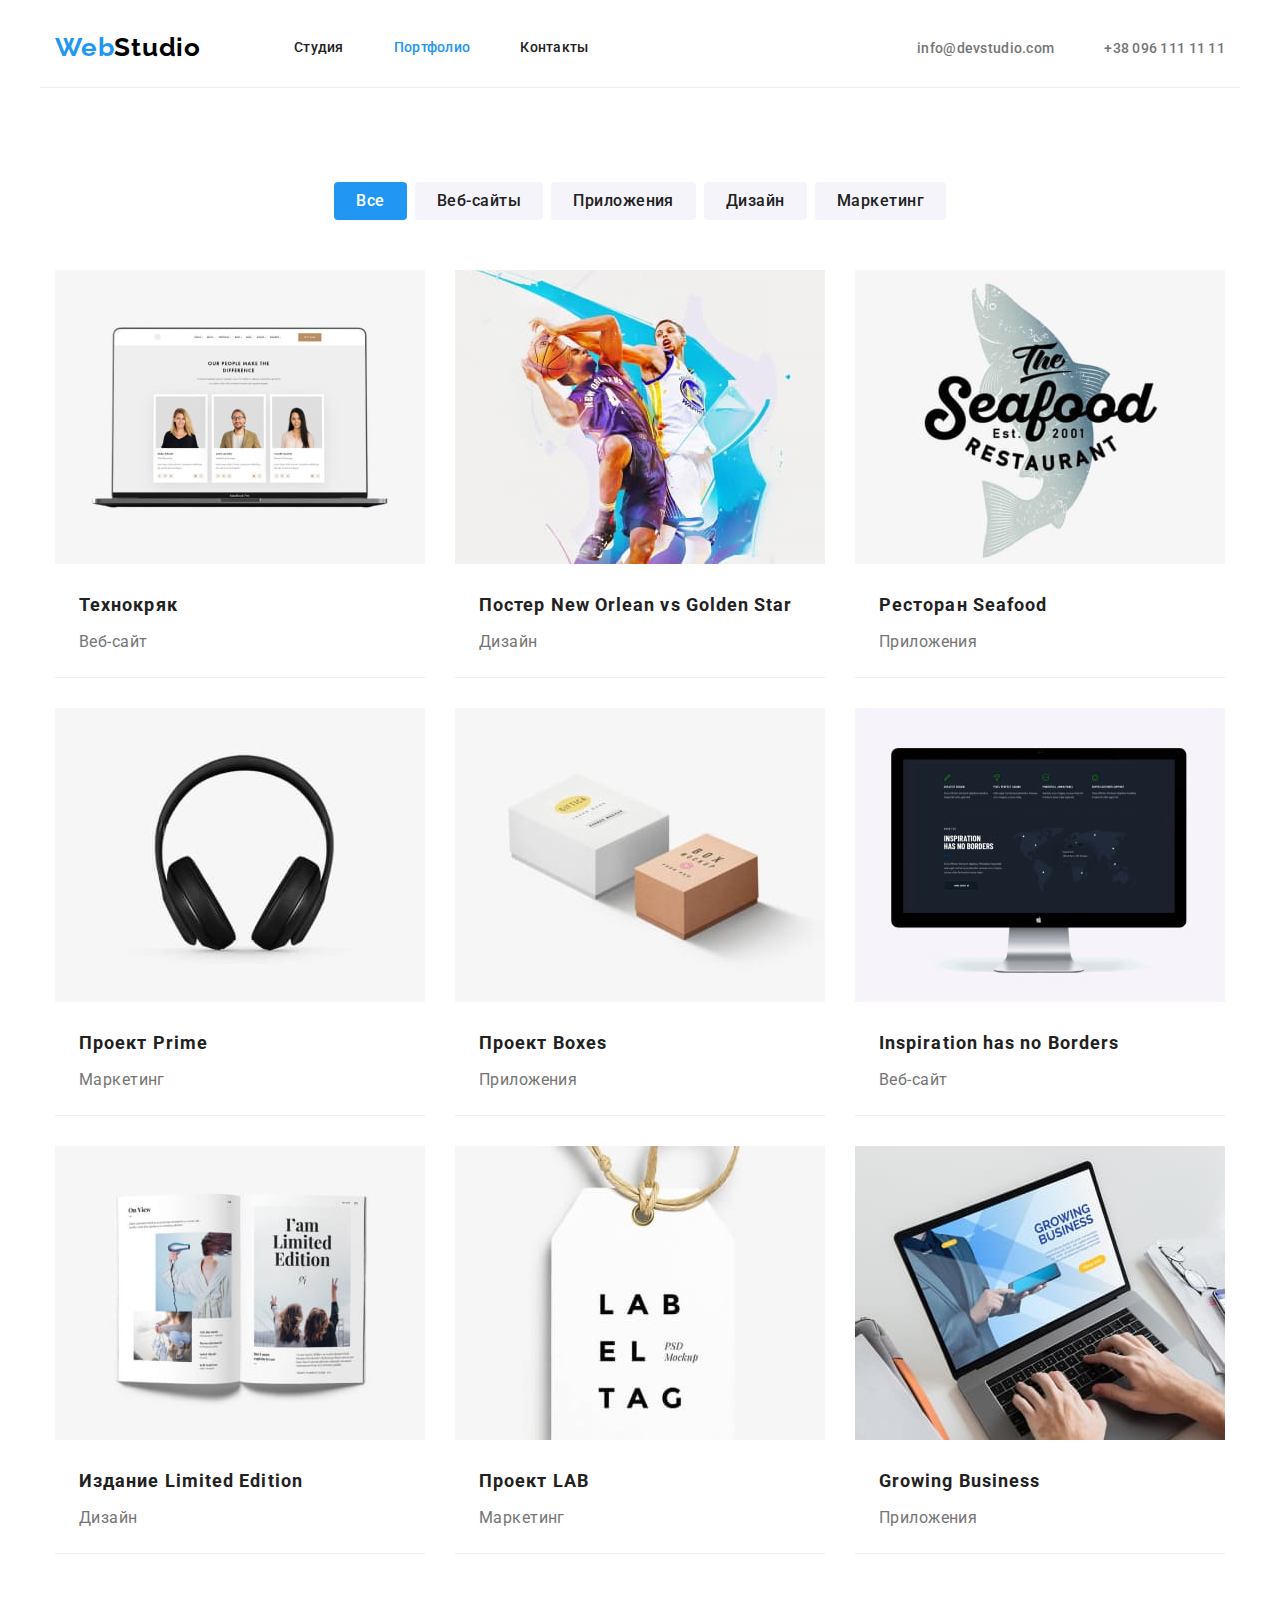
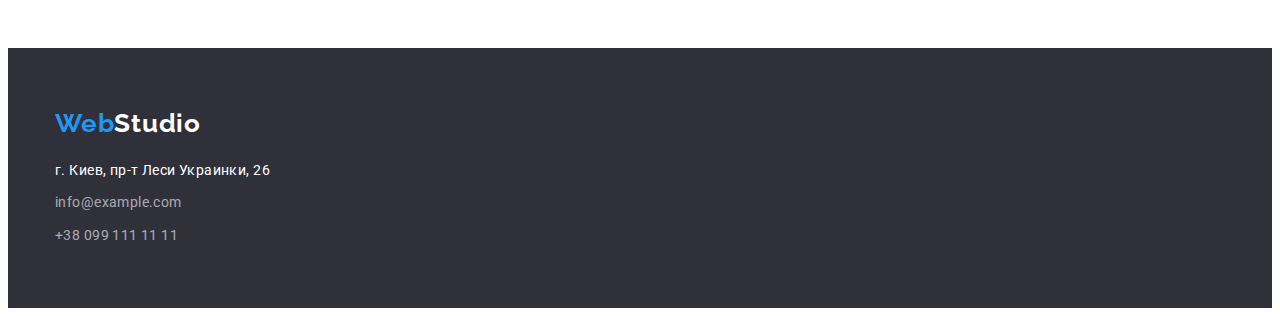
==== portfolio.html @ 20874e48 "Initial commit" ====
<!DOCTYPE html>
<html lang="ru">
<head>
    <meta charset="UTF-8">
    <meta http-equiv="X-UA-Compatible" content="IE=edge">
    <meta name="viewport" content="width=device-width, initial-scale=1.0">
    <title>Портфолио</title>
    <link href="./css/styles.css" rel="stylesheet" />
    <link rel="preconnect" href="https://fonts.googleapis.com">
    <link rel="preconnect" href="https://fonts.gstatic.com" crossorigin>
    <link
        href="https://fonts.googleapis.com/css2?family=Raleway:wght@700&family=Roboto:wght@400;500;700;900&display=swap"
        rel="stylesheet">
</head>
<body class="body">
    <header class="header">
        <div class="container">
            <a class="logo-header" href="#" lang="en">Web<span class="header-studio">Studio</span></a>
            <nav class="navigation">
                <ul class="nav-list list-point">
                    <li class="nav-item"><a class="nav-link" href="./index.html">Студия</a></li>
                    <li class="nav-item"><a class="nav-link current-page" href="#">Портфолио</a></li>
                    <li class="nav-item"><a class="nav-link" href="#">Контакты</a></li>
                </ul>
            </nav>
            <ul class="header-info list-point">
                <li class="info-list info-one"><a class="header-link" href="mailto:info@devstudio.com" target="_blank"
                        rel="noopener noreferrer nofollow" lang="en">info@devstudio.com</a></li>
                <li class="info-list info-two"><a class="header-link" href="tel:+380961111111" target="_blank"
                        rel="noopener noreferrer nofollow">+38 096 111 11 11</a></li>
            </ul>
        </div>
    </header>
    <main class="main">
        <section class="project-section section">
            <div class="container">
                <h1 class="project-title" hidden>Проекты</h1>
                <ul class="button-list list-point">
                    <li class="button-item"><button class="button-icon button-head" type="button">Все</button></li>
                    <li class="button-item"><button class="button-icon" type="button">Веб-сайты</button></li>
                    <li class="button-item"><button class="button-icon" type="button">Приложения</button></li>
                    <li class="button-item"><button class="button-icon" type="button">Дизайн</button></li>
                    <li class="button-item"><button class="button-icon" type="button">Маркетинг</button></li>
                </ul>
                <ul class="project-list list-point">
                    <li class="project-item">
                        <a class="project-link" href="">
                            <img class="project-img" src="./portfolio-photo/project-one.jpg" alt="Главная страница Технокряка"
                                width="370" height="294">
                            <div class="project-container">
                                <h2 class="project-name">Технокряк</h2>
                                <p class="project-text">Веб-сайт</p>
                            </div>
                        </a>
                    </li>
                    <li class="project-item">
                        <a class="project-link" href="">
                            <img class="project-img" src="./portfolio-photo/project-two.jpg" alt="Постер встречи двух команд"
                                width="370" height="294">
                            <div class="project-container">
                                <h2 class="project-name">Постер <span lang="en">New Orlean vs Golden Star</span></h2>
                                <p class="project-text">Дизайн</p>
                            </div>
                        </a>
                    </li>
                    <li class="project-item">
                        <a class="project-link" href="">
                            <img class="project-img" src="./portfolio-photo/project-three.jpg" alt="Логотип ресторана"
                                width="370" height="294">
                            <div class="project-container">
                                <h2 class="project-name">Ресторан <span lang="en">Seafood</span></h2>
                                <p class="project-text">Приложения</p>
                            </div>
                        </a>
                    </li>
                    <li class="project-item">
                        <a class="project-link" href="">
                            <img class="project-img" src="./portfolio-photo/project-four.jpg" alt="Наушники" width="370"
                                height="294">
                            <div class="project-container">
                                <h2 class="project-name">Проект <span lang="en">Prime</span></h2>
                                <p class="project-text">Маркетинг</p>
                            </div>
                        </a>
                    </li>
                    <li class="project-item">
                        <a class="project-link" href="">
                            <img class="project-img" src="./portfolio-photo/project-five.jpg" alt="Два бокса" width="370"
                                height="294">
                            <div class="project-container">
                                <h2 class="project-name">Проект <span lang="en">Boxes</span></h2>
                                <p class="project-text">Приложения</p>
                            </div>
                        </a>
                    </li>
                    <li class="project-item">
                        <a class="project-link" href="">
                            <img class="project-img" src="./portfolio-photo/project-six.jpg" alt="Главная страница веб-сайта"
                                width="370" height="294">
                            <div class="project-container">
                                <h2 class="project-name" lang="en">Inspiration has no Borders</h2>
                                <p class="project-text">Веб-сайт</p>
                            </div>
                        </a>
                    </li>
                    <li class="project-item">
                        <a class="project-link" href="">
                            <img class="project-img" src="./portfolio-photo/project-seven.jpg" alt="Открытая книга" width="370"
                                height="294">
                            <div class="project-container">
                                <h2 class="project-name">Издание <span lang="en">Limited Edition</span></h2>
                                <p class="project-text">Дизайн</p>
                            </div>
                        </a>
                    </li>
                    <li class="project-item">
                        <a class="project-link" href="">
                            <img class="project-img" src="./portfolio-photo/project-eight.jpg" alt="Ценник украшения"
                                width="370" height="294">
                            <div class="project-container">
                                <h2 class="project-name">Проект <span lang="en">LAB</span></h2>
                                <p class="project-text">Маркетинг</p>
                            </div>
                        </a>
                    </li>
                    <li class="project-item">
                        <a class="project-link" href="">
                            <img class="project-img" src="./portfolio-photo/project-nine.jpg" alt="Работа за компютером"
                                width="370" height="294">
                            <div class="project-container">
                                <h2 class="project-name" lang="en">Growing Business</h2>
                                <p class="project-text">Приложения</p>
                            </div>
                        </a>
                    </li>
                </ul>
            </div>
        </section>   
    </main>
    <footer class="footer">
        <div class="container">
            <a class="footer-logo" href="#" lang="en">
                Web<span class="footer-studio">Studio</span>
            </a>
            <address class="footer-address">
                <ul class="footer-list list-point">
                    <li class="footer-item">
                        г. Киев, пр-т Леси Украинки, 26
                    </li>
                    <li class="footer-item">
                        <a class="footer-info" href="mailto:info@devstudio.com" target="_blank" rel="noopener noreferrer nofollow"
                            lang="en">
                            info@example.com
                        </a>
                    </li>
                    <li class="footer-item">
                        <a class="footer-info" href="tel:+380961111111" target="_blank" rel="noopener noreferrer nofollow">
                            +38 099 111 11 11
                        </a>
                    </li>
                </ul>
            </address>
        </div>  
    </footer>
</body>
</html>
---- css/styles.css ----
:root {
  --basic-link-color: #757575;
  --secondary-link-color: #2196f3;
  --color-title: #212121;
  --footer-text: #ffffff;
  --button-first-color: #f5f4fa;
}
html {
  box-sizing: border-box;
}

*,
*::before,
*::after {
  box-sizing: inherit;
}
/* *STUDIO* */
/* header */
body {
  background-color: var(--footer-text);
  color: var(--basic-link-color);
  font-family: Roboto, sans-serif;
  letter-spacing: 0.03em;
  font-size: 14px;
}
.container {
  display: inherit;
  width: 1200px;
  padding-right: 15px;
  padding-left: 15px;
  margin: 0 auto;
}
.section {
  padding-top: 94px;
  padding-bottom: 94px;
}
.header > .container {
  display: flex;
  height: 80px;
  justify-content: space-between;
  border-bottom: 1px solid #ececec;
  align-items: center;
  color: var(--footer-text);
}
.logo-header,
.footer-logo {
  text-decoration: none;
  color: var(--secondary-link-color);
  font-family: raleway;
  font-weight: 700;
  font-size: 26px;
  line-height: 1.17;
  letter-spacing: 0.03em;
}
.logo-header {
  padding-top: 24px;
  padding-bottom: 24px;
}
.header-studio {
  color: #000000;
}
.list-point {
  list-style: none;
}
.navigation {
  margin-left: 93px;
}

.nav-list {
  display: flex;
  padding-left: 0px;
  color: var(--color-title);
  font-weight: 500;
  font-size: 14px;
  line-height: 1.14;
  letter-spacing: 0.02em;
}
.nav-list > .nav-item:not(:last-child) {
  margin-right: 50px;
}
.nav-link {
  display: block;
  padding-top: 32px;
  padding-bottom: 32px;
  text-decoration: none;
  color: var(--color-title);
}
.nav-link:hover,
.nav-link:focus {
  color: var(--secondary-link-color);
}
.current-page {
  color: var(--secondary-link-color);
}
.header-info {
  display: flex;
  padding-left: 0px;
  margin: 0px;
  margin-left: auto;
  color: #757575;
  font-weight: 500;
  font-size: 14px;
  line-height: 16px;
  letter-spacing: 0.02em;
}
.info-one {
  margin-right: 50px;
}
.header-link:hover,
.header-link:focus {
  color: var(--secondary-link-color);
}
.header-link {
  display: block;
  padding-top: 32px;
  padding-bottom: 32px;
  text-decoration: none;
  color: var(--basic-link-color);
}
/* section -one */
.hero-section {
  text-align: center;
  background-color: #2f303a;
  letter-spacing: 0.06em;
  padding-top: 200px;
  padding-bottom: 200px;
}
.hero-section > .container {
  width: 696px;
}
.hero-title {
  margin: 0px;
  margin-bottom: 30px;
  color: var(--footer-text);
  font-weight: 900;
  font-size: 44px;
  line-height: 1.36;
  text-align: center;
  text-transform: uppercase;
}
.button {
  width: 200px;
  height: 50px;
  margin-bottom: 106px;
  padding: 10px 32px;
  background-color: var(--secondary-link-color);
  color: var(--footer-text);
  font-family: inherit;
  font-weight: 700;
  font-size: 16px;
  line-height: 1.88;
  align-items: center;
  text-align: center;
  cursor: pointer;
  border: none;
  border-radius: 4px;
}
/* section-two */
.characteristics-list {
  box-sizing: content-box;
  display: flex;
  margin: 0px;
  padding: 0px;
}
.characteristic-name {
  margin: 0px;
  margin-bottom: 10px;
  color: var(--color-title);
  font-weight: 700;
  font-size: 14px;
  line-height: 1.14;
  text-transform: uppercase;
}
.characteristics-result {
  margin: 0px;
  color: var(--basic-link-color);
  font-size: 14px;
  line-height: 1.71;
}
.characteristics-item {
  margin-left: 30px;
  width: 270px;
  height: 101px;
}
.characteristics-list > .characteristics-item:first-child {
  margin-left: 0px;
}
/* section-three */
.work {
  padding-top: 0px;
}
.work-title,
.team {
  margin: 0px;
  margin-bottom: 50px;
  color: var(--color-title);
  font-weight: 700;
  font-size: 36px;
  line-height: 1.17;
  text-align: center;
}
.work-list {
  display: flex;
  margin: 0px;
  padding: 0px;
}
.work-list > .work-item {
  margin-left: 30px;
}
.work-list > .work-item:first-child {
  margin-left: 0px;
}
/* section four */
.team-list {
  display: flex;
  margin: 0px;
  padding: 0px;
}
.team-list > .team-item {
  background-color: var(--footer-text);
  margin-left: 30px;
}
.team-list > .team-item:first-child {
  margin-left: 0px;
}
.team-item {
  padding-bottom: 30px;
}
.photo-employee {
  display: block;
  max-width: 100%;
  height: auto;
  margin-bottom: 30px;
}
.item-name {
  margin: 0px;
  margin-bottom: 10px;
  color: var(--color-title);
  font-weight: 500;
  font-size: 16px;
  line-height: 1.12;
  text-align: center;
}
.name-position {
  margin: 0px;
  color: var(--basic-link-color);
  font-size: 16px;
  line-height: 1.12;
  text-align: center;
}
.team-section {
  background-color: #f5f4fa;
}
/* footer */
.footer {
  padding-top: 60px;
  padding-bottom: 60px;
  background-color: #2f303a;
}
.footer-address {
  margin-top: 20px;
  font-style: normal;
}
.footer-list {
  margin: 0px;
  padding: 0px;
}
.footer-list > .footer-item {
  margin-bottom: 9px;
}
.footer-list > .footer-item:last-child {
  margin-bottom: 0px;
}
.footer-item {
  margin: 0px;
  padding: 0px;
  color: var(--footer-text);
  font-weight: 400;
  font-size: 14px;
  line-height: 1.71;
}
.footer-info {
  margin: 0px;
  padding: 0px;
  color: rgba(255, 255, 255, 0.6);
  text-decoration: none;
}
.footer-info:hover,
.footer-info:focus {
  color: var(--secondary-link-color);
}
.footer-logo {
  font-weight: 700;
  font-size: 26px;
  color: var(--secondary-link-color);
}
.footer-studio {
  color: var(--footer-text);
}

/* *PORTFOLIO* */
.button-list {
  display: flex;
  justify-content: center;
  margin: 0px;
  padding: 0px;
  margin-bottom: 50px;
}
.button-item {
  margin-right: 8px;
}
.button-list > .button-item:last-child {
  margin-right: 0px;
}
.button-icon {
  padding: 6px 22px;
  min-width: 73px;
  background-color: var(--button-first-color);
  color: var(--color-title);
  font-family: Roboto;
  font-weight: 500;
  font-size: 16px;
  line-height: 1.62;
  text-align: center;
  letter-spacing: 0.03em;
  cursor: pointer;
  border: none;
  border-radius: 4px;
}
.button-icon:hover,
.button-icon:focus {
  background-color: var(--secondary-link-color);
  color: var(--footer-text);
}
.button-head {
  background-color: var(--secondary-link-color);
  color: var(--footer-text);
}
.project-list {
  display: flex;
  flex-wrap: wrap;
  margin: 0px;
  padding: 0px;
}
.project-list > .project-item {
  margin-top: 30px;
  margin-left: 30px;
  border-bottom: 1px solid #eeeeee;
}
.project-list > .project-item:nth-child(-n + 3) {
  margin-top: 0px;
}
.project-list > .project-item:nth-child(3n + 1) {
  margin-left: 0px;
}
.project-link {
  display: inherit;
  text-decoration: none;
}
.project-img {
  margin-bottom: 20px;
}
.project-container {
  padding-left: 24px;
  padding-right: 24px;
  padding-bottom: 20px;
}

.project-name {
  margin: 0;
  margin-bottom: 4px;
  color: var(--color-title);
  font-weight: 700;
  font-size: 18px;
  line-height: 2;
  letter-spacing: 0.06em;
}
.project-text {
  margin: 0;
  color: var(--basic-link-color);
  font-size: 16px;
  line-height: 1.88;
}
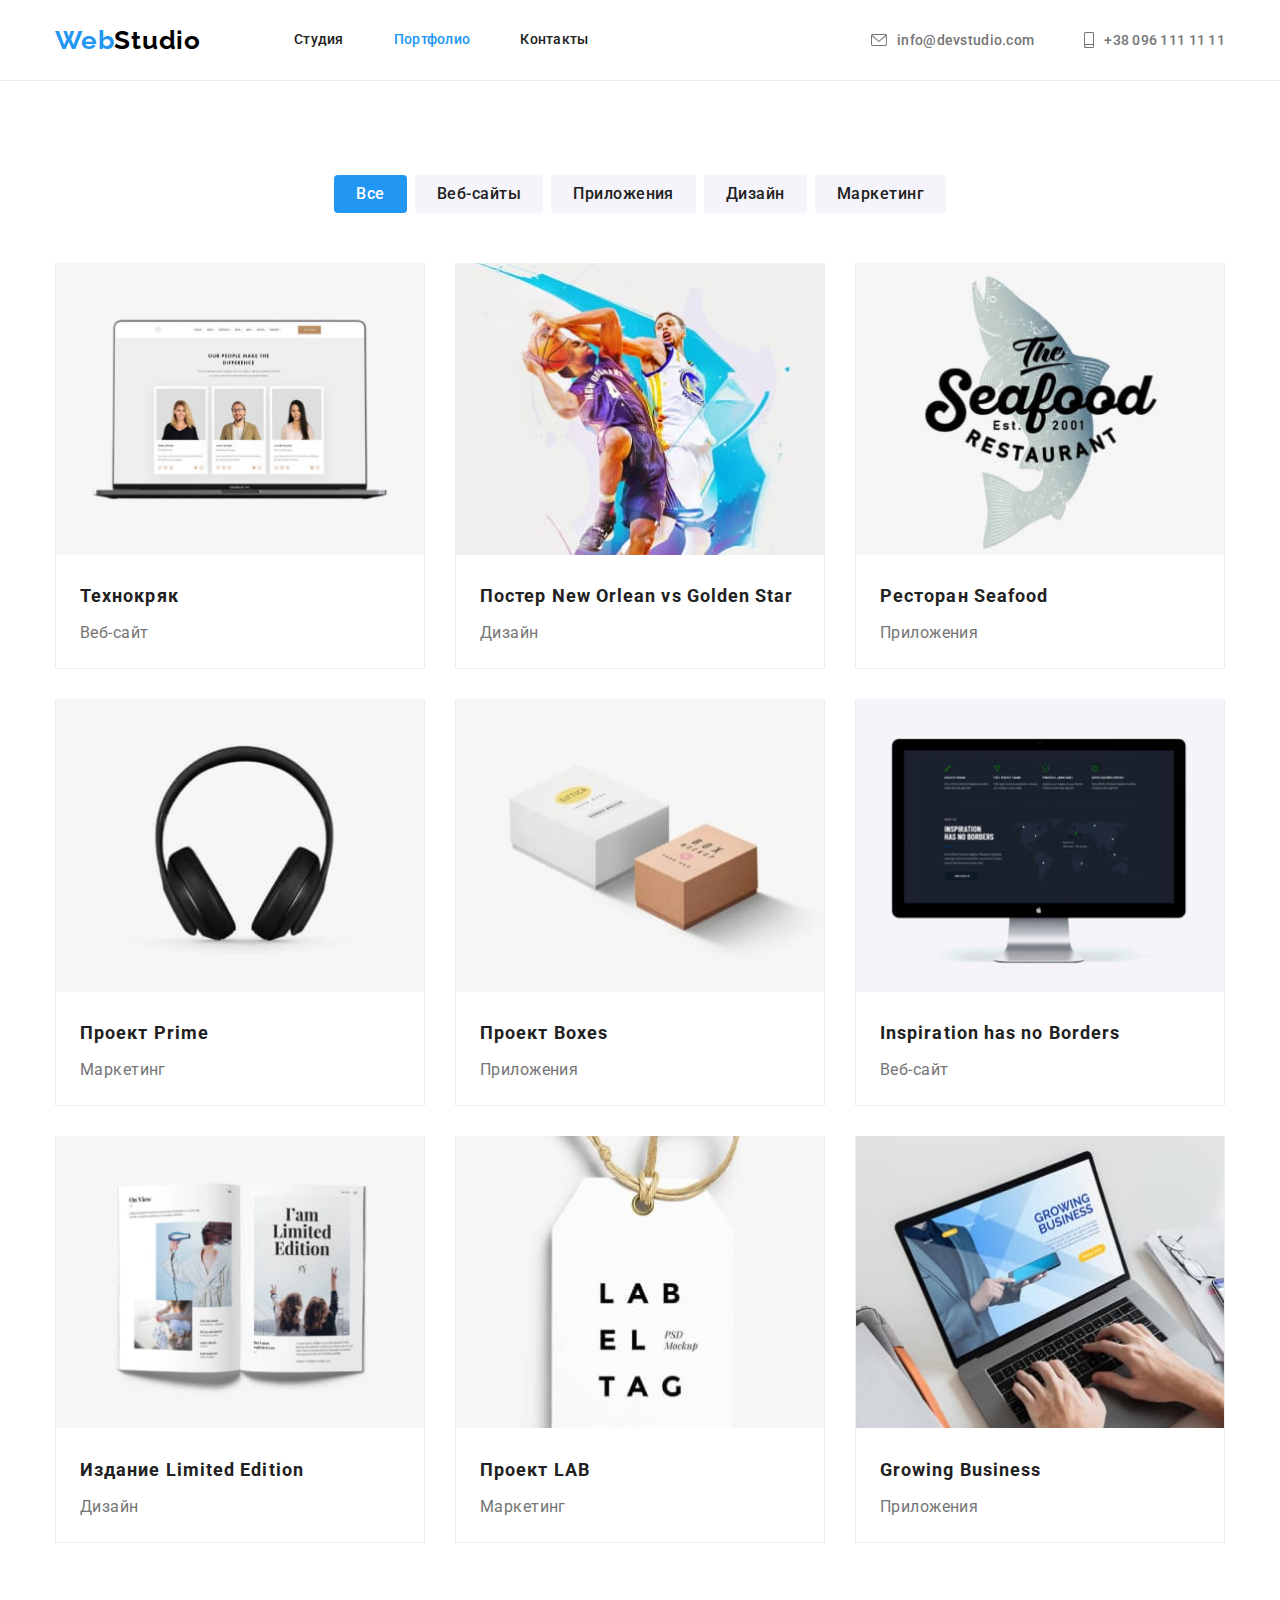
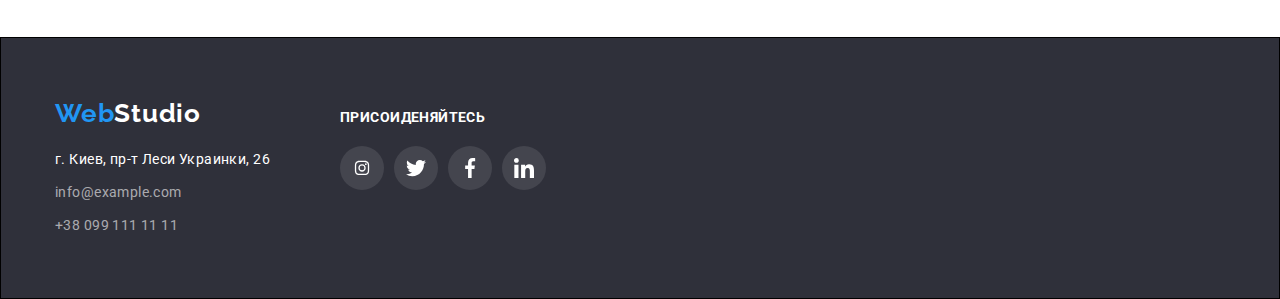
==== commit 669c1a00: "Homework 4" ====
--- a/portfolio.html
+++ b/portfolio.html
@@ -5,6 +5,8 @@
     <meta http-equiv="X-UA-Compatible" content="IE=edge">
     <meta name="viewport" content="width=device-width, initial-scale=1.0">
     <title>Портфолио</title>
+    <link rel="stylesheet" href="https://cdnjs.cloudflare.com/ajax/libs/modern-normalize/1.1.0/modern-normalize.min.css" />
+    <link rel="stylesheet" href="https://cdnjs.cloudflare.com/ajax/libs/modern-normalize/1.1.0/modern-normalize.min.css" />
     <link href="./css/styles.css" rel="stylesheet" />
     <link rel="preconnect" href="https://fonts.googleapis.com">
     <link rel="preconnect" href="https://fonts.gstatic.com" crossorigin>
@@ -25,9 +27,15 @@
             </nav>
             <ul class="header-info list-point">
                 <li class="info-list info-one"><a class="header-link" href="mailto:info@devstudio.com" target="_blank"
-                        rel="noopener noreferrer nofollow" lang="en">info@devstudio.com</a></li>
+                        rel="noopener noreferrer nofollow" lang="en">
+                        <svg class="icon-info">
+                            <use href="./photo/svg-icon/symbol-defs.svg#icon-envelope"></use>
+                        </svg>info@devstudio.com</a></li>
                 <li class="info-list info-two"><a class="header-link" href="tel:+380961111111" target="_blank"
-                        rel="noopener noreferrer nofollow">+38 096 111 11 11</a></li>
+                        rel="noopener noreferrer nofollow">
+                        <svg class="icon-info phone">
+                            <use href="./photo/svg-icon/symbol-defs.svg#icon-smartphone"></use>
+                        </svg>+38 096 111 11 11</a></li>
             </ul>
         </div>
     </header>
@@ -138,29 +146,48 @@
         </section>   
     </main>
     <footer class="footer">
-        <div class="container">
-            <a class="footer-logo" href="#" lang="en">
-                Web<span class="footer-studio">Studio</span>
-            </a>
-            <address class="footer-address">
-                <ul class="footer-list list-point">
-                    <li class="footer-item">
-                        г. Киев, пр-т Леси Украинки, 26
-                    </li>
-                    <li class="footer-item">
-                        <a class="footer-info" href="mailto:info@devstudio.com" target="_blank" rel="noopener noreferrer nofollow"
-                            lang="en">
-                            info@example.com
-                        </a>
-                    </li>
-                    <li class="footer-item">
-                        <a class="footer-info" href="tel:+380961111111" target="_blank" rel="noopener noreferrer nofollow">
-                            +38 099 111 11 11
-                        </a>
-                    </li>
+        <div class="container footer-container">
+            <div class="part-one">
+                <a class="footer-logo" href="#" lang="en">
+                    Web<span class="footer-studio">Studio</span>
+                </a>
+                <address class="footer-address">
+                    <ul class="footer-list list-point">
+                        <li class="footer-item">
+                            г. Киев, пр-т Леси Украинки, 26
+                        </li>
+                        <li class="footer-item">
+                            <a class="footer-info" href="mailto:info@devstudio.com" target="_blank"
+                                rel="noopener noreferrer nofollow" lang="en">
+                                info@example.com
+                            </a>
+                        </li>
+                        <li class="footer-item">
+                            <a class="footer-info" href="tel:+380961111111" target="_blank" rel="noopener noreferrer nofollow">
+                                +38 099 111 11 11
+                            </a>
+                        </li>
+                    </ul>
+                </address>
+            </div>
+            <div class="footer-head">
+                <p class="footer-text">Присоиденяйтесь</p>
+                <ul class="footer-network list-point">
+                    <li class="network-studio"><a class="studio-link" href="#"><svg class="footer-icon">
+                                <use href="./photo/svg-icon/symbol-defs.svg#icon-instagram"></use>
+                            </svg></a></li>
+                    <li class="network-studio"><a class="studio-link" href="#"><svg class="footer-icon">
+                                <use href="./photo/svg-icon/symbol-defs.svg#icon-twitter"></use>
+                            </svg></a></li>
+                    <li class="network-studio"><a class="studio-link" href="#"><svg class="footer-icon">
+                                <use href="./photo/svg-icon/symbol-defs.svg#icon-facebook"></use>
+                            </svg></a></li>
+                    <li class="network-studio"><a class="studio-link" href="#"><svg class="footer-icon">
+                                <use href="./photo/svg-icon/symbol-defs.svg#icon-linkedin"></use>
+                            </svg></a></li>
                 </ul>
-            </address>
-        </div>  
+            </div>
+        </div>
     </footer>
 </body>
 </html>--- a/css/styles.css
+++ b/css/styles.css
@@ -34,11 +34,13 @@
   padding-top: 94px;
   padding-bottom: 94px;
 }
+.header {
+  border-bottom: 1px solid #ececec;
+}
 .header > .container {
   display: flex;
   height: 80px;
   justify-content: space-between;
-  border-bottom: 1px solid #ececec;
   align-items: center;
   color: var(--footer-text);
 }
@@ -68,6 +70,7 @@
 
 .nav-list {
   display: flex;
+  margin: 0;
   padding-left: 0px;
   color: var(--color-title);
   font-weight: 500;
@@ -94,6 +97,7 @@
 }
 .header-info {
   display: flex;
+  align-items: center;
   padding-left: 0px;
   margin: 0px;
   margin-left: auto;
@@ -106,21 +110,48 @@
 .info-one {
   margin-right: 50px;
 }
-.header-link:hover,
-.header-link:focus {
-  color: var(--secondary-link-color);
-}
 .header-link {
-  display: block;
+  display: flex;
+  align-items: center;
   padding-top: 32px;
   padding-bottom: 32px;
   text-decoration: none;
   color: var(--basic-link-color);
+  background-color: var(--footer-text);
+}
+.header-link:hover,
+.header-link:focus {
+  color: var(--secondary-link-color);
+}
+.icon-info {
+  max-width: 16px;
+  height: 12px;
+  margin-right: 10px;
+  background-position: center;
+  fill: currentColor;
+}
+.icon-info:hover,
+.icon-info:hover {
+  fill: var(--secondary-link-color);
+}
+.phone {
+  width: 10px;
+  height: 16px;
 }
 /* section -one */
 .hero-section {
-  text-align: center;
-  background-color: #2f303a;
+  max-width: 1600px;
+  height: 600px;
+  margin: 0 auto;
+  text-align: center;
+  background-image: linear-gradient(
+      to right,
+      rgba(47, 48, 58, 0.4),
+      rgba(47, 48, 58, 0.4)
+    ),
+    url("../photo/hero-img.jpg");
+  box-shadow: 0px 4px 4px rgba(0, 0, 0, 0.25);
+  border: 1px solid #000000;
   letter-spacing: 0.06em;
   padding-top: 200px;
   padding-bottom: 200px;
@@ -141,7 +172,6 @@
 .button {
   width: 200px;
   height: 50px;
-  margin-bottom: 106px;
   padding: 10px 32px;
   background-color: var(--secondary-link-color);
   color: var(--footer-text);
@@ -162,6 +192,12 @@
   margin: 0px;
   padding: 0px;
 }
+.icon-characteristic {
+  width: 270px;
+  height: 120px;
+  margin-bottom: 30px;
+  background-color: #f5f4fa;
+}
 .characteristic-name {
   margin: 0px;
   margin-bottom: 10px;
@@ -180,7 +216,6 @@
 .characteristics-item {
   margin-left: 30px;
   width: 270px;
-  height: 101px;
 }
 .characteristics-list > .characteristics-item:first-child {
   margin-left: 0px;
@@ -210,6 +245,11 @@
 .work-list > .work-item:first-child {
   margin-left: 0px;
 }
+.work-img {
+  display: block;
+  max-width: 100%;
+  height: auto;
+}
 /* section four */
 .team-list {
   display: flex;
@@ -225,15 +265,18 @@
 }
 .team-item {
   padding-bottom: 30px;
+  box-shadow: 0px 1px 3px rgba(0, 0, 0, 0.12), 0px 1px 1px rgba(0, 0, 0, 0.14),
+    0px 2px 1px rgba(0, 0, 0, 0.2);
+  border-radius: 0px 0px 4px 4px;
 }
 .photo-employee {
   display: block;
   max-width: 100%;
   height: auto;
-  margin-bottom: 30px;
 }
 .item-name {
   margin: 0px;
+  margin-top: 30px;
   margin-bottom: 10px;
   color: var(--color-title);
   font-weight: 500;
@@ -243,6 +286,7 @@
 }
 .name-position {
   margin: 0px;
+  margin-bottom: 16px;
   color: var(--basic-link-color);
   font-size: 16px;
   line-height: 1.12;
@@ -250,12 +294,106 @@
 }
 .team-section {
   background-color: #f5f4fa;
+}
+.network-list {
+  display: flex;
+  justify-content: space-between;
+  align-items: center;
+  text-align: center;
+  width: 206px;
+  height: 44px;
+  padding: 0;
+  margin-right: 32px;
+  margin-left: 32px;
+}
+.network-item {
+  display: flex;
+  justify-content: space-between;
+  align-items: center;
+  margin-right: 10px;
+}
+.network-link {
+  display: flex;
+  justify-content: center;
+  align-items: center;
+  width: 44px;
+  height: 44px;
+  border-radius: 50%;
+  color: #afb1b8;
+  background-color: #ffffff;
+}
+.network-link:hover {
+  background-color: var(--secondary-link-color);
+}
+.network-list > .network-item:last-child {
+  margin-right: 0px;
+}
+.icon-network {
+  width: 20px;
+  height: 20px;
+  background-size: cover;
+  fill: currentColor;
+}
+.network-link:hover .icon-network {
+  fill: var(--footer-text);
+}
+/* section fife */
+.clients-title {
+  margin: 0px;
+  margin-bottom: 50px;
+  color: var(--color-title);
+  font-weight: 700;
+  font-size: 36px;
+  line-height: 1.17;
+  text-align: center;
+}
+.clients-list {
+  display: flex;
+  margin: 0px;
+  padding: 0px;
+}
+.clients-item {
+  margin-right: 30px;
+  padding: 16px 32px;
+  width: 170px;
+  border: 1px solid #afb1b8;
+  border-radius: 4px;
+  box-shadow: 0px 4px 4px rgba(0, 0, 0, 0.25);
+}
+.clients-item:last-of-type {
+  margin-right: 0px;
+}
+.clients-item:hover,
+.clients-item:focus {
+  border: 1px solid var(--secondary-link-color);
+}
+.clients-link {
+  color: #afb1b8;
+}
+.clients-item:hover > .clients-link,
+.clients-item:focus > .clients-link {
+  color: var(--secondary-link-color);
+}
+.icon-client {
+  width: 106px;
+  height: 60px;
+  fill: currentColor;
+}
+.icon-client:hover,
+.icon-client:focus {
+  fill: #2196f3;
 }
 /* footer */
 .footer {
   padding-top: 60px;
   padding-bottom: 60px;
+  border: 1px solid #000000;
   background-color: #2f303a;
+  box-shadow: 0px 4px 4px rgba(0, 0, 0, 0.25);
+}
+.footer-container {
+  display: flex;
+  align-items: center;
 }
 .footer-address {
   margin-top: 20px;
@@ -296,6 +434,60 @@
 }
 .footer-studio {
   color: var(--footer-text);
+}
+.part-one {
+  margin-right: 70px;
+}
+.footer-head {
+  display: flex;
+  flex-direction: column;
+  align-self: flex-start;
+  margin-top: 12px;
+}
+.footer-text {
+  margin: 0;
+  margin-bottom: 20px;
+  color: var(--footer-text);
+  font-weight: 700;
+  line-height: 1.14;
+  text-transform: uppercase;
+}
+.footer-network {
+  display: flex;
+  margin: 0px;
+  padding: 0px;
+}
+.network-studio {
+  display: flex;
+  align-items: center;
+  margin-right: 10px;
+}
+.footer-network > .network-studio:last-child {
+  margin-right: 0;
+}
+.studio-link {
+  display: flex;
+  justify-content: center;
+  align-self: center;
+  width: 44px;
+  height: 44px;
+  color: var(--footer-text);
+  border-radius: 50%;
+  background-color: rgba(255, 255, 255, 0.1);
+}
+
+.studio-link:hover {
+  background-color: var(--secondary-link-color);
+}
+.footer-icon {
+  display: flex;
+  align-self: center;
+  background-size: cover;
+  justify-content: center;
+  background-position: center;
+  width: 20px;
+  height: 20px;
+  fill: currentColor;
 }
 
 /* *PORTFOLIO* */
@@ -331,6 +523,8 @@
 .button-icon:focus {
   background-color: var(--secondary-link-color);
   color: var(--footer-text);
+  box-shadow: 0px 3px 1px rgba(0, 0, 0, 0.1), 0px 1px 2px rgba(0, 0, 0, 0.08),
+    0px 2px 2px rgba(0, 0, 0, 0.12);
 }
 .button-head {
   background-color: var(--secondary-link-color);
@@ -345,8 +539,19 @@
 .project-list > .project-item {
   margin-top: 30px;
   margin-left: 30px;
-  border-bottom: 1px solid #eeeeee;
-}
+  border: 1px solid #eeeeee;
+  border-top: none;
+}
+.project-item {
+  width: 370px;
+  box-sizing: border-box;
+}
+.project-item:hover,
+.project-item:focus {
+  box-shadow: 0px 1px 1px rgba(0, 0, 0, 0.12), 0px 4px 4px rgba(0, 0, 0, 0.06),
+    1px 4px 6px rgba(0, 0, 0, 0.16);
+}
+
 .project-list > .project-item:nth-child(-n + 3) {
   margin-top: 0px;
 }
@@ -358,9 +563,14 @@
   text-decoration: none;
 }
 .project-img {
+  max-width: 100%;
+  height: auto;
   margin-bottom: 20px;
+  background-color: var(--color-title);
 }
 .project-container {
+  box-sizing: border-box;
+  border-top: none;
   padding-left: 24px;
   padding-right: 24px;
   padding-bottom: 20px;
